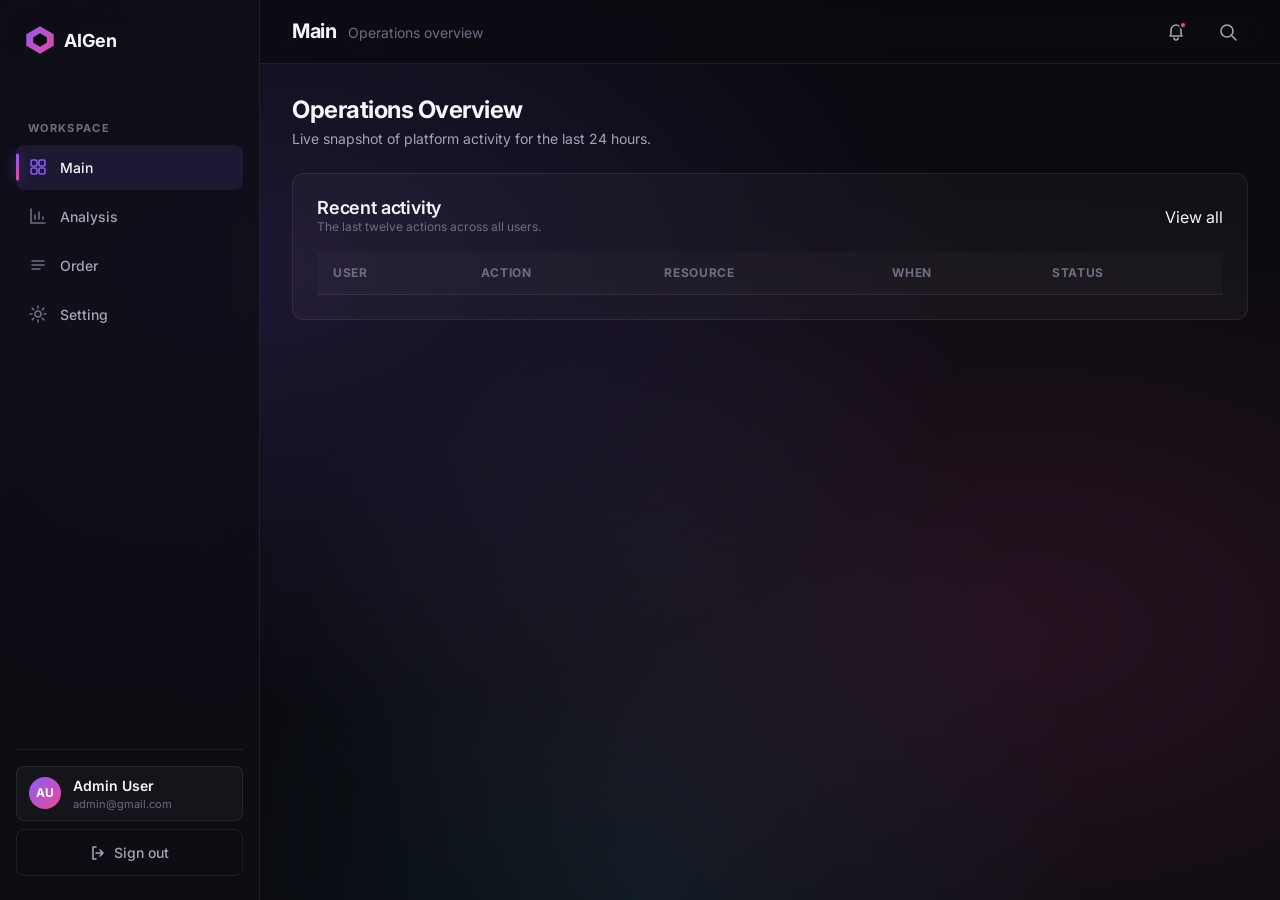
==== admin.html @ 8f87bdae "[Phase 4/Task 2] Add admin.html - 4-panel sidebar shell with Main, Analysis, Order, Setting === TECH" ====
<!DOCTYPE html>
<html lang="en">
<head>
    <meta charset="UTF-8" />
    <meta name="viewport" content="width=device-width, initial-scale=1.0" />
    <title>Admin Dashboard — AIGen</title>
    <link rel="stylesheet" href="assets/css/base.css" />
    <link rel="stylesheet" href="assets/css/dashboard.css" />
    <link rel="stylesheet" href="assets/css/admin.css" />
</head>
<body class="dashboard-body">

    <!-- ===================================================================
         Sidebar
         =================================================================== -->
    <aside class="sidebar" aria-label="Admin navigation">
        <a href="index.html" class="sidebar-brand">
            <span class="brand-mark" aria-hidden="true">
                <svg width="32" height="32" viewBox="0 0 28 28" fill="none">
                    <defs>
                        <linearGradient id="admin-brand-grad" x1="0" y1="0" x2="28" y2="28" gradientUnits="userSpaceOnUse">
                            <stop offset="0%" stop-color="#8B5CF6"/>
                            <stop offset="100%" stop-color="#EC4899"/>
                        </linearGradient>
                    </defs>
                    <path d="M14 2 L26 9 L26 19 L14 26 L2 19 L2 9 Z" fill="url(#admin-brand-grad)" />
                    <path d="M14 8 L20 11.5 L20 16.5 L14 20 L8 16.5 L8 11.5 Z" fill="#0A0A0F" />
                </svg>
            </span>
            <span class="brand-name">AIGen</span>
        </a>

        <p class="sidebar-section-label">Workspace</p>
        <nav class="sidebar-nav">
            <button class="nav-btn is-active" data-target="main" type="button">
                <svg class="nav-btn-icon" viewBox="0 0 20 20" fill="none" aria-hidden="true">
                    <rect x="3" y="3" width="6" height="6" rx="1.5" stroke="currentColor" stroke-width="1.6"/>
                    <rect x="11" y="3" width="6" height="6" rx="1.5" stroke="currentColor" stroke-width="1.6"/>
                    <rect x="3" y="11" width="6" height="6" rx="1.5" stroke="currentColor" stroke-width="1.6"/>
                    <rect x="11" y="11" width="6" height="6" rx="1.5" stroke="currentColor" stroke-width="1.6"/>
                </svg>
                Main
            </button>
            <button class="nav-btn" data-target="analysis" type="button">
                <svg class="nav-btn-icon" viewBox="0 0 20 20" fill="none" aria-hidden="true">
                    <path d="M3 17V3M3 17H17M7 13V9M11 13V6M15 13V11" stroke="currentColor" stroke-width="1.6" stroke-linecap="round"/>
                </svg>
                Analysis
            </button>
            <button class="nav-btn" data-target="order" type="button">
                <svg class="nav-btn-icon" viewBox="0 0 20 20" fill="none" aria-hidden="true">
                    <path d="M4 6h12M4 10h12M4 14h8" stroke="currentColor" stroke-width="1.6" stroke-linecap="round"/>
                </svg>
                Order
            </button>
            <button class="nav-btn" data-target="setting" type="button">
                <svg class="nav-btn-icon" viewBox="0 0 20 20" fill="none" aria-hidden="true">
                    <circle cx="10" cy="10" r="3" stroke="currentColor" stroke-width="1.6"/>
                    <path d="M10 2v2M10 16v2M2 10h2M16 10h2M4.2 4.2l1.4 1.4M14.4 14.4l1.4 1.4M4.2 15.8l1.4-1.4M14.4 5.6l1.4-1.4" stroke="currentColor" stroke-width="1.6" stroke-linecap="round"/>
                </svg>
                Setting
            </button>
        </nav>

        <div class="sidebar-foot">
            <div class="user-chip">
                <span class="user-chip-avatar" id="user-avatar">AU</span>
                <div class="user-chip-info">
                    <p class="user-chip-name" id="user-name">Admin User</p>
                    <p class="user-chip-meta" id="user-email">admin@gmail.com</p>
                </div>
            </div>
            <button type="button" class="logout-btn" id="logout-btn">
                <svg width="16" height="16" viewBox="0 0 16 16" fill="none">
                    <path d="M6 2H3v12h3M10 11l3-3-3-3M13 8H6" stroke="currentColor" stroke-width="1.6" stroke-linecap="round" stroke-linejoin="round"/>
                </svg>
                Sign out
            </button>
        </div>
    </aside>

    <!-- ===================================================================
         Main
         =================================================================== -->
    <div class="main">

        <!-- Topbar -->
        <header class="dash-topbar">
            <div class="dash-topbar-title">
                <h1 class="page-title" id="page-title">Main</h1>
                <span class="page-sub" id="page-sub">Operations overview</span>
            </div>
            <div class="dash-topbar-actions">
                <button type="button" class="icon-btn" aria-label="Notifications">
                    <svg width="20" height="20" viewBox="0 0 20 20" fill="none">
                        <path d="M10 3a5 5 0 015 5v4l1 2H4l1-2V8a5 5 0 015-5zM8 16a2 2 0 004 0" stroke="currentColor" stroke-width="1.6" stroke-linecap="round" stroke-linejoin="round"/>
                    </svg>
                    <span class="icon-dot" aria-hidden="true"></span>
                </button>
                <button type="button" class="icon-btn" aria-label="Search">
                    <svg width="20" height="20" viewBox="0 0 20 20" fill="none">
                        <circle cx="9" cy="9" r="6" stroke="currentColor" stroke-width="1.6"/>
                        <path d="M14 14l4 4" stroke="currentColor" stroke-width="1.6" stroke-linecap="round"/>
                    </svg>
                </button>
            </div>
        </header>

        <!-- Panels -->
        <main class="panels">

            <!-- ============= Main Panel ============= -->
            <section class="panel" data-panel="main">
                <header class="panel-head">
                    <h2 class="panel-title">Operations Overview</h2>
                    <p class="panel-sub">Live snapshot of platform activity for the last 24 hours.</p>
                </header>

                <div class="stat-grid" id="stat-grid">
                    <!-- Populated by admin.js -->
                </div>

                <div class="card" style="margin-top: var(--space-5);">
                    <div class="card-head">
                        <div>
                            <h3 class="card-title">Recent activity</h3>
                            <p class="card-sub">The last twelve actions across all users.</p>
                        </div>
                        <a href="#" class="card-action">View all</a>
                    </div>
                    <div class="table-wrap">
                        <table class="dash-table">
                            <thead>
                                <tr>
                                    <th>User</th>
                                    <th>Action</th>
                                    <th>Resource</th>
                                    <th>When</th>
                                    <th>Status</th>
                                </tr>
                            </thead>
                            <tbody id="activity-rows">
                                <!-- Populated by admin.js -->
                            </tbody>
                        </table>
                    </div>
                </div>
            </section>

            <!-- ============= Analysis Panel ============= -->
            <section class="panel" data-panel="analysis" hidden>
                <header class="panel-head">
                    <h2 class="panel-title">Analysis</h2>
                    <p class="panel-sub">Generation throughput, revenue trends, and customer mix.</p>
                </header>

                <div class="analytics-grid">
                    <div class="card">
                        <div class="card-head">
                            <div>
                                <h3 class="card-title">Revenue (last 7 days)</h3>
                                <p class="card-sub">USD, daily totals</p>
                            </div>
                            <span class="pill pill-violet">+12.4%</span>
                        </div>
                        <div class="bar-chart" id="bar-chart">
                            <!-- Populated by admin.js -->
                        </div>
                    </div>

                    <div class="card">
                        <div class="card-head">
                            <div>
                                <h3 class="card-title">Generation mix</h3>
                                <p class="card-sub">By output type, last 24h</p>
                            </div>
                        </div>
                        <div class="donut-wrap">
                            <svg class="donut" viewBox="0 0 120 120" id="donut-chart" aria-hidden="true">
                                <!-- Populated by admin.js -->
                            </svg>
                            <div class="donut-legend" id="donut-legend">
                                <!-- Populated by admin.js -->
                            </div>
                        </div>
                    </div>

                    <div class="card analytics-wide">
                        <div class="card-head">
                            <div>
                                <h3 class="card-title">Top creators</h3>
                                <p class="card-sub">By generation volume this month</p>
                            </div>
                        </div>
                        <table class="dash-table">
                            <thead>
                                <tr>
                                    <th>Creator</th>
                                    <th>Plan</th>
                                    <th>Generations</th>
                                    <th>Revenue</th>
                                </tr>
                            </thead>
                            <tbody id="creators-rows">
                                <!-- Populated by admin.js -->
                            </tbody>
                        </table>
                    </div>
                </div>
            </section>

            <!-- ============= Order Panel ============= -->
            <section class="panel" data-panel="order" hidden>
                <header class="panel-head">
                    <h2 class="panel-title">Orders</h2>
                    <p class="panel-sub">Subscription orders and one-time credit purchases.</p>
                </header>

                <div class="card">
                    <div class="card-head">
                        <div class="filter-row">
                            <span class="pill pill-violet is-active" data-filter="all">All</span>
                            <span class="pill" data-filter="paid">Paid</span>
                            <span class="pill" data-filter="pending">Pending</span>
                            <span class="pill" data-filter="refunded">Refunded</span>
                        </div>
                        <button type="button" class="btn btn-ghost btn-sm">Export CSV</button>
                    </div>
                    <div class="table-wrap">
                        <table class="dash-table">
                            <thead>
                                <tr>
                                    <th>Order ID</th>
                                    <th>Customer</th>
                                    <th>Plan</th>
                                    <th>Amount</th>
                                    <th>Date</th>
                                    <th>Status</th>
                                </tr>
                            </thead>
                            <tbody id="order-rows">
                                <!-- Populated by admin.js -->
                            </tbody>
                        </table>
                    </div>
                </div>
            </section>

            <!-- ============= Setting Panel ============= -->
            <section class="panel" data-panel="setting" hidden>
                <header class="panel-head">
                    <h2 class="panel-title">Settings</h2>
                    <p class="panel-sub">Platform configuration and developer keys.</p>
                </header>

                <div class="tabs" role="tablist">
                    <button type="button" class="tab-btn is-active" data-tab="general" role="tab">General</button>
                    <button type="button" class="tab-btn" data-tab="branding" role="tab">Branding</button>
                    <button type="button" class="tab-btn" data-tab="api" role="tab">API & Webhooks</button>
                </div>

                <!-- General -->
                <div class="tab-panel is-active" data-tab-panel="general">
                    <div class="card">
                        <div class="form-grid">
                            <div class="form-row span-2">
                                <label for="set-site-name">Platform name</label>
                                <input type="text" id="set-site-name" value="AIGen Studio" />
                            </div>
                            <div class="form-row">
                                <label for="set-support-email">Support email</label>
                                <input type="email" id="set-support-email" value="support@aigen.example" />
                            </div>
                            <div class="form-row">
                                <label for="set-region">Default region</label>
                                <select id="set-region">
                                    <option>Asia-Pacific (Singapore)</option>
                                    <option>North America (US East)</option>
                                    <option>Europe (Frankfurt)</option>
                                </select>
                            </div>
                            <div class="form-row span-2">
                                <label for="set-tagline">Tagline</label>
                                <input type="text" id="set-tagline" value="Generate stunning videos and images with AI." />
                            </div>
                        </div>
                        <div class="form-actions">
                            <button type="button" class="btn btn-primary">Save changes</button>
                            <button type="button" class="btn btn-ghost">Discard</button>
                        </div>
                    </div>
                </div>

                <!-- Branding -->
                <div class="tab-panel" data-tab-panel="branding">
                    <div class="card">
                        <div class="form-grid">
                            <div class="form-row">
                                <label for="set-primary-color">Primary color</label>
                                <input type="text" id="set-primary-color" value="#8B5CF6" />
                            </div>
                            <div class="form-row">
                                <label for="set-accent-color">Accent color</label>
                                <input type="text" id="set-accent-color" value="#EC4899" />
                            </div>
                            <div class="form-row span-2">
                                <label for="set-logo">Logo URL</label>
                                <input type="text" id="set-logo" placeholder="https://cdn.example.com/logo.svg" />
                            </div>
                        </div>
                        <div class="form-actions">
                            <button type="button" class="btn btn-primary">Save changes</button>
                            <button type="button" class="btn btn-ghost">Reset</button>
                        </div>
                    </div>
                </div>

                <!-- API -->
                <div class="tab-panel" data-tab-panel="api">
                    <div class="card">
                        <div class="form-grid">
                            <div class="form-row span-2">
                                <label for="set-api-key">Public API key</label>
                                <input type="text" id="set-api-key" value="pk_live_aigen_4f9c2a8b7d6e5f3a1b9c0d8e2f4a6b8c" readonly />
                            </div>
                            <div class="form-row span-2">
                                <label for="set-webhook">Webhook URL</label>
                                <input type="url" id="set-webhook" placeholder="https://your-app.com/webhooks/aigen" />
                            </div>
                            <div class="form-row">
                                <label for="set-rate-limit">Rate limit (rpm)</label>
                                <input type="number" id="set-rate-limit" value="120" />
                            </div>
                            <div class="form-row">
                                <label for="set-timeout">Timeout (ms)</label>
                                <input type="number" id="set-timeout" value="30000" />
                            </div>
                        </div>
                        <div class="form-actions">
                            <button type="button" class="btn btn-primary">Rotate key</button>
                            <button type="button" class="btn btn-ghost">Test webhook</button>
                        </div>
                    </div>
                </div>
            </section>

        </main>
    </div>

    <script src="assets/js/auth.js"></script>
    <script src="assets/js/admin.js"></script>
</body>
</html>
---- assets/css/base.css ----
/* =========================================================================
   AIGen — Base Stylesheet
   Design tokens, modern reset, typography, utilities
   ========================================================================= */

@import url('https://fonts.googleapis.com/css2?family=Inter:wght@400;500;600;700;800&display=swap');

/* -------------------------------------------------------------------------
   Design Tokens
   ------------------------------------------------------------------------- */
:root {
    /* Surfaces (dark theme) */
    --bg-base:        #0A0A0F;
    --bg-elevated:    #15151E;
    --bg-elevated-2:  #1F1F2E;
    --bg-overlay:     rgba(10, 10, 15, 0.72);

    /* Borders */
    --border:         rgba(255, 255, 255, 0.08);
    --border-strong:  rgba(255, 255, 255, 0.16);
    --border-focus:   rgba(139, 92, 246, 0.5);

    /* Text */
    --text-primary:   #F5F5FA;
    --text-secondary: #A4A4B5;
    --text-tertiary:  #6E6E80;
    --text-disabled:  #4A4A58;

    /* Accents */
    --accent-violet:  #8B5CF6;
    --accent-fuchsia: #EC4899;
    --accent-cyan:    #22D3EE;
    --accent-emerald: #10B981;

    /* Status */
    --success: #22C55E;
    --warning: #F59E0B;
    --danger:  #EF4444;
    --info:    #3B82F6;

    /* Gradients */
    --gradient-primary: linear-gradient(135deg, #8B5CF6 0%, #EC4899 100%);
    --gradient-cyan:    linear-gradient(135deg, #22D3EE 0%, #8B5CF6 100%);
    --gradient-glow:    radial-gradient(ellipse at center, rgba(139, 92, 246, 0.25) 0%, transparent 70%);
    --gradient-mesh:    radial-gradient(at 20% 30%, rgba(139, 92, 246, 0.15) 0%, transparent 50%),
                        radial-gradient(at 80% 70%, rgba(236, 72, 153, 0.12) 0%, transparent 50%),
                        radial-gradient(at 50% 100%, rgba(34, 211, 238, 0.08) 0%, transparent 50%);

    /* Spacing — 4px grid */
    --space-1:  4px;
    --space-2:  8px;
    --space-3:  12px;
    --space-4:  16px;
    --space-5:  24px;
    --space-6:  32px;
    --space-7:  48px;
    --space-8:  64px;
    --space-9:  96px;
    --space-10: 128px;

    /* Radius */
    --radius-xs:   4px;
    --radius-sm:   8px;
    --radius-md:   12px;
    --radius-lg:   16px;
    --radius-xl:   24px;
    --radius-pill: 999px;

    /* Typography */
    --font-sans: 'Inter', -apple-system, BlinkMacSystemFont, 'Segoe UI', Roboto, sans-serif;
    --font-mono: 'JetBrains Mono', ui-monospace, 'SF Mono', Menlo, Consolas, monospace;

    --fs-xs:   0.75rem;   /* 12px */
    --fs-sm:   0.875rem;  /* 14px */
    --fs-base: 1rem;      /* 16px */
    --fs-md:   1.125rem;  /* 18px */
    --fs-lg:   1.25rem;   /* 20px */
    --fs-xl:   1.5rem;    /* 24px */
    --fs-2xl:  2rem;      /* 32px */
    --fs-3xl:  2.5rem;    /* 40px */
    --fs-4xl:  3rem;      /* 48px */
    --fs-5xl:  4rem;      /* 64px */

    --lh-tight:   1.15;
    --lh-snug:    1.3;
    --lh-normal:  1.5;
    --lh-relaxed: 1.7;

    --fw-normal:   400;
    --fw-medium:   500;
    --fw-semibold: 600;
    --fw-bold:     700;
    --fw-black:    800;

    /* Motion */
    --motion-fast:  150ms;
    --motion-base:  200ms;
    --motion-slow:  400ms;
    --ease-out:     cubic-bezier(0.16, 1, 0.3, 1);
    --ease-in-out:  cubic-bezier(0.65, 0, 0.35, 1);
    --ease-spring:  cubic-bezier(0.34, 1.56, 0.64, 1);

    /* Shadows */
    --shadow-sm:    0 1px 2px rgba(0, 0, 0, 0.4);
    --shadow-md:    0 4px 12px rgba(0, 0, 0, 0.4);
    --shadow-lg:    0 12px 32px rgba(0, 0, 0, 0.5);
    --shadow-glow:  0 8px 32px rgba(139, 92, 246, 0.35);
    --shadow-glow-pink: 0 8px 32px rgba(236, 72, 153, 0.3);

    /* Layout */
    --max-content:  1200px;
    --max-narrow:   720px;
    --sidebar-w:    260px;
    --topbar-h:     64px;

    /* Z-index */
    --z-base:    1;
    --z-sticky:  100;
    --z-overlay: 500;
    --z-modal:   1000;
    --z-toast:   2000;
}

/* -------------------------------------------------------------------------
   Modern Reset
   ------------------------------------------------------------------------- */
*, *::before, *::after {
    box-sizing: border-box;
}

* {
    margin: 0;
    padding: 0;
}

html {
    -webkit-text-size-adjust: 100%;
    -webkit-font-smoothing: antialiased;
    -moz-osx-font-smoothing: grayscale;
    text-rendering: optimizeLegibility;
    scroll-behavior: smooth;
}

body {
    min-height: 100vh;
    line-height: var(--lh-normal);
    font-family: var(--font-sans);
    font-size: var(--fs-base);
    font-weight: var(--fw-normal);
    color: var(--text-primary);
    background-color: var(--bg-base);
    background-image: var(--gradient-mesh);
    background-attachment: fixed;
    overflow-x: hidden;
}

img, picture, video, canvas, svg {
    display: block;
    max-width: 100%;
}

input, button, textarea, select {
    font: inherit;
    color: inherit;
}

button {
    cursor: pointer;
    background: none;
    border: none;
}

a {
    color: inherit;
    text-decoration: none;
}

ul, ol {
    list-style: none;
}

h1, h2, h3, h4, h5, h6 {
    line-height: var(--lh-tight);
    font-weight: var(--fw-bold);
    letter-spacing: -0.02em;
}

p {
    text-wrap: pretty;
}

#root, #__next {
    isolation: isolate;
}

/* -------------------------------------------------------------------------
   Typography Utilities
   ------------------------------------------------------------------------- */
.text-xs   { font-size: var(--fs-xs); }
.text-sm   { font-size: var(--fs-sm); }
.text-base { font-size: var(--fs-base); }
.text-md   { font-size: var(--fs-md); }
.text-lg   { font-size: var(--fs-lg); }
.text-xl   { font-size: var(--fs-xl); }
.text-2xl  { font-size: var(--fs-2xl); }
.text-3xl  { font-size: var(--fs-3xl); }
.text-4xl  { font-size: var(--fs-4xl); }
.text-5xl  { font-size: var(--fs-5xl); }

.text-muted   { color: var(--text-secondary); }
.text-subtle  { color: var(--text-tertiary); }
.text-success { color: var(--success); }
.text-warning { color: var(--warning); }
.text-danger  { color: var(--danger); }

.font-medium   { font-weight: var(--fw-medium); }
.font-semibold { font-weight: var(--fw-semibold); }
.font-bold     { font-weight: var(--fw-bold); }
.font-black    { font-weight: var(--fw-black); }

.gradient-text {
    background: var(--gradient-primary);
    background-clip: text;
    -webkit-background-clip: text;
    color: transparent;
    -webkit-text-fill-color: transparent;
}

.gradient-text-cyan {
    background: var(--gradient-cyan);
    background-clip: text;
    -webkit-background-clip: text;
    color: transparent;
    -webkit-text-fill-color: transparent;
}

/* -------------------------------------------------------------------------
   Glass / Surface Utilities
   ------------------------------------------------------------------------- */
.glass {
    background: rgba(255, 255, 255, 0.04);
    border: 1px solid var(--border);
    backdrop-filter: blur(20px) saturate(150%);
    -webkit-backdrop-filter: blur(20px) saturate(150%);
    border-radius: var(--radius-md);
}

.glass-strong {
    background: rgba(255, 255, 255, 0.06);
    border: 1px solid var(--border-strong);
    backdrop-filter: blur(24px) saturate(180%);
    -webkit-backdrop-filter: blur(24px) saturate(180%);
    border-radius: var(--radius-md);
}

.surface {
    background-color: var(--bg-elevated);
    border: 1px solid var(--border);
    border-radius: var(--radius-md);
}

.surface-2 {
    background-color: var(--bg-elevated-2);
    border: 1px solid var(--border);
    border-radius: var(--radius-md);
}

/* -------------------------------------------------------------------------
   Button Components
   ------------------------------------------------------------------------- */
.btn {
    display: inline-flex;
    align-items: center;
    justify-content: center;
    gap: var(--space-2);
    height: 44px;
    padding: 0 var(--space-5);
    border-radius: var(--radius-sm);
    font-size: var(--fs-sm);
    font-weight: var(--fw-semibold);
    line-height: 1;
    letter-spacing: 0.01em;
    white-space: nowrap;
    transition: transform var(--motion-base) var(--ease-out),
                background var(--motion-base) var(--ease-out),
                box-shadow var(--motion-base) var(--ease-out),
                border-color var(--motion-base) var(--ease-out);
    user-select: none;
}

.btn:focus-visible {
    outline: 2px solid var(--accent-violet);
    outline-offset: 2px;
}

.btn-primary {
    background: var(--gradient-primary);
    color: #FFFFFF;
    box-shadow: var(--shadow-md), inset 0 1px 0 rgba(255, 255, 255, 0.15);
}

.btn-primary:hover {
    transform: translateY(-1px);
    box-shadow: var(--shadow-glow), inset 0 1px 0 rgba(255, 255, 255, 0.2);
}

.btn-primary:active {
    transform: translateY(0);
}

.btn-ghost {
    background: transparent;
    color: var(--text-primary);
    border: 1px solid var(--border-strong);
}

.btn-ghost:hover {
    background: rgba(255, 255, 255, 0.04);
    border-color: var(--border-focus);
}

.btn-sm {
    height: 36px;
    padding: 0 var(--space-4);
    font-size: var(--fs-xs);
}

.btn-lg {
    height: 52px;
    padding: 0 var(--space-6);
    font-size: var(--fs-base);
}

/* -------------------------------------------------------------------------
   Form Inputs
   ------------------------------------------------------------------------- */
.input,
input[type="text"],
input[type="email"],
input[type="password"],
input[type="search"],
textarea,
select {
    width: 100%;
    height: 44px;
    padding: 0 var(--space-4);
    background: rgba(255, 255, 255, 0.03);
    border: 1px solid var(--border);
    border-radius: var(--radius-sm);
    color: var(--text-primary);
    font-size: var(--fs-sm);
    font-family: var(--font-sans);
    transition: border-color var(--motion-base) var(--ease-out),
                background var(--motion-base) var(--ease-out),
                box-shadow var(--motion-base) var(--ease-out);
}

textarea {
    height: auto;
    min-height: 96px;
    padding: var(--space-3) var(--space-4);
    line-height: var(--lh-normal);
    resize: vertical;
}

.input:focus,
input:focus,
textarea:focus,
select:focus {
    outline: none;
    border-color: var(--border-focus);
    background: rgba(255, 255, 255, 0.05);
    box-shadow: 0 0 0 3px rgba(139, 92, 246, 0.18);
}

.input::placeholder,
input::placeholder,
textarea::placeholder {
    color: var(--text-tertiary);
}

select {
    appearance: none;
    background-image: url("data:image/svg+xml;charset=utf-8,%3Csvg xmlns='http://www.w3.org/2000/svg' width='12' height='8' viewBox='0 0 12 8' fill='none'%3E%3Cpath d='M1 1L6 6L11 1' stroke='%23A4A4B5' stroke-width='1.5' stroke-linecap='round'/%3E%3C/svg%3E");
    background-repeat: no-repeat;
    background-position: right var(--space-4) center;
    padding-right: var(--space-7);
}

label {
    display: block;
    margin-bottom: var(--space-2);
    font-size: var(--fs-xs);
    font-weight: var(--fw-medium);
    color: var(--text-secondary);
    text-transform: uppercase;
    letter-spacing: 0.06em;
}

.field {
    margin-bottom: var(--space-4);
}

/* -------------------------------------------------------------------------
   Layout Helpers
   ------------------------------------------------------------------------- */
.container {
    width: 100%;
    max-width: var(--max-content);
    margin-inline: auto;
    padding-inline: var(--space-5);
}

.container-narrow {
    width: 100%;
    max-width: var(--max-narrow);
    margin-inline: auto;
    padding-inline: var(--space-5);
}

.stack > * + * { margin-top: var(--space-4); }
.stack-sm > * + * { margin-top: var(--space-2); }
.stack-lg > * + * { margin-top: var(--space-6); }

.cluster {
    display: flex;
    flex-wrap: wrap;
    gap: var(--space-3);
    align-items: center;
}

.flex-row    { display: flex; }
.flex-col    { display: flex; flex-direction: column; }
.items-center { align-items: center; }
.justify-between { justify-content: space-between; }
.gap-2 { gap: var(--space-2); }
.gap-3 { gap: var(--space-3); }
.gap-4 { gap: var(--space-4); }
.gap-5 { gap: var(--space-5); }

.hidden { display: none !important; }

/* -------------------------------------------------------------------------
   Brand Lockup (used on landing, login, dashboard sidebars)
   ------------------------------------------------------------------------- */
.brand {
    display: flex;
    align-items: center;
    gap: var(--space-2);
    font-weight: var(--fw-bold);
    letter-spacing: -0.02em;
    color: var(--text-primary);
}

.brand-mark {
    display: inline-flex;
    align-items: center;
    justify-content: center;
    width: 32px;
    height: 32px;
    border-radius: var(--radius-sm);
    flex-shrink: 0;
}

.brand-name {
    font-size: var(--fs-md);
}

/* -------------------------------------------------------------------------
   Pills / Badges
   ------------------------------------------------------------------------- */
.pill {
    display: inline-flex;
    align-items: center;
    gap: var(--space-1);
    padding: var(--space-1) var(--space-3);
    border-radius: var(--radius-pill);
    font-size: var(--fs-xs);
    font-weight: var(--fw-semibold);
    letter-spacing: 0.02em;
    line-height: 1;
}

.pill-success { background: rgba(34, 197, 94, 0.12); color: var(--success); }
.pill-warning { background: rgba(245, 158, 11, 0.12); color: var(--warning); }
.pill-danger  { background: rgba(239, 68, 68, 0.12); color: var(--danger); }
.pill-info    { background: rgba(59, 130, 246, 0.12); color: var(--info); }
.pill-violet  { background: rgba(139, 92, 246, 0.14); color: var(--accent-violet); }

/* -------------------------------------------------------------------------
   Accessibility
   ------------------------------------------------------------------------- */
.sr-only {
    position: absolute;
    width: 1px;
    height: 1px;
    padding: 0;
    margin: -1px;
    overflow: hidden;
    clip: rect(0, 0, 0, 0);
    white-space: nowrap;
    border: 0;
}

:focus-visible {
    outline: 2px solid var(--accent-violet);
    outline-offset: 2px;
    border-radius: var(--radius-xs);
}

@media (prefers-reduced-motion: reduce) {
    *, *::before, *::after {
        animation-duration: 0.01ms !important;
        animation-iteration-count: 1 !important;
        transition-duration: 0.01ms !important;
        scroll-behavior: auto !important;
    }
}

/* -------------------------------------------------------------------------
   Scrollbar (subtle, dark)
   ------------------------------------------------------------------------- */
::-webkit-scrollbar {
    width: 10px;
    height: 10px;
}

::-webkit-scrollbar-track {
    background: var(--bg-elevated);
}

::-webkit-scrollbar-thumb {
    background: rgba(255, 255, 255, 0.08);
    border-radius: var(--radius-pill);
    border: 2px solid var(--bg-elevated);
}

::-webkit-scrollbar-thumb:hover {
    background: rgba(255, 255, 255, 0.16);
}

/* -------------------------------------------------------------------------
   Selection
   ------------------------------------------------------------------------- */
::selection {
    background: rgba(139, 92, 246, 0.4);
    color: var(--text-primary);
}

/* -------------------------------------------------------------------------
   Responsive Breakpoints (use as guides in component CSS)
   --bp-sm:  640px   (small tablet / large phone)
   --bp-md:  768px   (tablet)
   --bp-lg:  1024px  (small laptop)
   --bp-xl:  1280px  (laptop)
   --bp-2xl: 1536px  (desktop)
   ------------------------------------------------------------------------- */
---- assets/css/dashboard.css ----
/* =========================================================================
   AIGen — Dashboard Shell (Shared by admin.html and customer.html)
   Sidebar, topbar, panel chrome, common dashboard-page primitives
   ========================================================================= */

.dashboard-body {
    min-height: 100vh;
    display: grid;
    grid-template-columns: var(--sidebar-w) 1fr;
    grid-template-rows: 100vh;
    background-image: var(--gradient-mesh);
    background-attachment: fixed;
    overflow-x: hidden;
}

/* -------------------------------------------------------------------------
   Sidebar
   ------------------------------------------------------------------------- */
.sidebar {
    position: sticky;
    top: 0;
    height: 100vh;
    display: flex;
    flex-direction: column;
    padding: var(--space-5) var(--space-4);
    background: rgba(15, 15, 22, 0.85);
    backdrop-filter: blur(20px) saturate(150%);
    border-right: 1px solid var(--border);
    z-index: var(--z-sticky);
}

.sidebar-brand {
    display: flex;
    align-items: center;
    gap: var(--space-2);
    margin-bottom: var(--space-7);
    padding: 0 var(--space-2);
    font-weight: var(--fw-bold);
}

.sidebar-brand .brand-mark {
    width: 32px;
    height: 32px;
}

.sidebar-brand .brand-name {
    font-size: var(--fs-md);
}

.sidebar-section-label {
    color: var(--text-tertiary);
    font-size: 11px;
    font-weight: var(--fw-bold);
    letter-spacing: 0.12em;
    text-transform: uppercase;
    padding: 0 var(--space-3);
    margin-bottom: var(--space-2);
    margin-top: var(--space-4);
}

.sidebar-nav {
    display: flex;
    flex-direction: column;
    gap: var(--space-1);
    flex: 1;
}

.nav-btn {
    display: flex;
    align-items: center;
    gap: var(--space-3);
    width: 100%;
    padding: var(--space-3);
    border-radius: var(--radius-sm);
    color: var(--text-secondary);
    font-size: var(--fs-sm);
    font-weight: var(--fw-medium);
    text-align: left;
    transition: background var(--motion-base) var(--ease-out),
                color var(--motion-base) var(--ease-out);
    position: relative;
}

.nav-btn:hover {
    background: rgba(255, 255, 255, 0.04);
    color: var(--text-primary);
}

.nav-btn.is-active {
    background: rgba(139, 92, 246, 0.12);
    color: var(--text-primary);
}

.nav-btn.is-active::before {
    content: '';
    position: absolute;
    left: 0;
    top: 50%;
    transform: translateY(-50%);
    width: 3px;
    height: 60%;
    background: var(--gradient-primary);
    border-radius: var(--radius-pill);
    box-shadow: 0 0 12px rgba(139, 92, 246, 0.6);
}

.nav-btn-icon {
    width: 20px;
    height: 20px;
    flex-shrink: 0;
    color: var(--text-tertiary);
    transition: color var(--motion-base) var(--ease-out);
}

.nav-btn.is-active .nav-btn-icon,
.nav-btn:hover .nav-btn-icon {
    color: var(--accent-violet);
}

.sidebar-foot {
    margin-top: auto;
    padding-top: var(--space-4);
    border-top: 1px solid var(--border);
    display: flex;
    flex-direction: column;
    gap: var(--space-2);
}

.user-chip {
    display: flex;
    align-items: center;
    gap: var(--space-3);
    padding: var(--space-2) var(--space-3);
    border-radius: var(--radius-sm);
    background: rgba(255, 255, 255, 0.03);
    border: 1px solid var(--border);
}

.user-chip-avatar {
    width: 32px;
    height: 32px;
    border-radius: 50%;
    background: var(--gradient-primary);
    color: #fff;
    display: inline-flex;
    align-items: center;
    justify-content: center;
    font-size: var(--fs-xs);
    font-weight: var(--fw-bold);
    letter-spacing: 0.04em;
    flex-shrink: 0;
}

.user-chip-info {
    flex: 1;
    min-width: 0;
}

.user-chip-name {
    font-size: var(--fs-sm);
    font-weight: var(--fw-semibold);
    color: var(--text-primary);
    white-space: nowrap;
    overflow: hidden;
    text-overflow: ellipsis;
}

.user-chip-meta {
    font-size: 11px;
    color: var(--text-tertiary);
    white-space: nowrap;
    overflow: hidden;
    text-overflow: ellipsis;
}

.logout-btn {
    display: flex;
    align-items: center;
    justify-content: center;
    gap: var(--space-2);
    width: 100%;
    padding: var(--space-3);
    border-radius: var(--radius-sm);
    color: var(--text-secondary);
    font-size: var(--fs-sm);
    font-weight: var(--fw-medium);
    border: 1px solid var(--border);
    background: transparent;
    transition: background var(--motion-base) var(--ease-out),
                color var(--motion-base) var(--ease-out),
                border-color var(--motion-base) var(--ease-out);
}

.logout-btn:hover {
    background: rgba(239, 68, 68, 0.08);
    color: var(--danger);
    border-color: rgba(239, 68, 68, 0.3);
}

/* -------------------------------------------------------------------------
   Main Area
   ------------------------------------------------------------------------- */
.main {
    display: flex;
    flex-direction: column;
    min-width: 0;
    height: 100vh;
    overflow-y: auto;
}

/* -------------------------------------------------------------------------
   Topbar
   ------------------------------------------------------------------------- */
.dash-topbar {
    position: sticky;
    top: 0;
    z-index: 10;
    height: var(--topbar-h);
    padding: 0 var(--space-6);
    display: flex;
    align-items: center;
    justify-content: space-between;
    background: rgba(10, 10, 15, 0.7);
    backdrop-filter: blur(20px) saturate(150%);
    border-bottom: 1px solid var(--border);
}

.dash-topbar-title {
    display: flex;
    align-items: baseline;
    gap: var(--space-3);
}

.page-title {
    font-size: var(--fs-lg);
    font-weight: var(--fw-bold);
    letter-spacing: -0.02em;
}

.page-sub {
    font-size: var(--fs-sm);
    color: var(--text-tertiary);
}

.dash-topbar-actions {
    display: flex;
    align-items: center;
    gap: var(--space-3);
}

.icon-btn {
    width: 40px;
    height: 40px;
    border-radius: 50%;
    display: inline-flex;
    align-items: center;
    justify-content: center;
    color: var(--text-secondary);
    background: transparent;
    border: 1px solid transparent;
    transition: background var(--motion-base) var(--ease-out),
                color var(--motion-base) var(--ease-out),
                border-color var(--motion-base) var(--ease-out);
    position: relative;
}

.icon-btn:hover {
    background: rgba(255, 255, 255, 0.04);
    color: var(--text-primary);
    border-color: var(--border);
}

.icon-btn .icon-dot {
    position: absolute;
    top: 8px;
    right: 8px;
    width: 8px;
    height: 8px;
    border-radius: 50%;
    background: var(--accent-fuchsia);
    border: 2px solid var(--bg-base);
}

.credit-chip {
    display: inline-flex;
    align-items: center;
    gap: var(--space-2);
    padding: var(--space-2) var(--space-4);
    border-radius: var(--radius-pill);
    background: rgba(139, 92, 246, 0.12);
    border: 1px solid rgba(139, 92, 246, 0.3);
    color: var(--accent-violet);
    font-size: var(--fs-sm);
    font-weight: var(--fw-bold);
}

.credit-chip-amount {
    color: var(--text-primary);
}

/* -------------------------------------------------------------------------
   Panel Container
   ------------------------------------------------------------------------- */
.panels {
    flex: 1;
    padding: var(--space-6);
}

.panel {
    animation: panel-fade 320ms var(--ease-out);
}

@keyframes panel-fade {
    from { opacity: 0; transform: translateY(8px); }
    to   { opacity: 1; transform: translateY(0); }
}

.panel-head {
    margin-bottom: var(--space-5);
}

.panel-title {
    font-size: var(--fs-xl);
    font-weight: var(--fw-bold);
    letter-spacing: -0.02em;
    margin-bottom: var(--space-1);
}

.panel-sub {
    font-size: var(--fs-sm);
    color: var(--text-secondary);
}

/* -------------------------------------------------------------------------
   Card primitives (used in panels)
   ------------------------------------------------------------------------- */
.card {
    background: rgba(255, 255, 255, 0.03);
    border: 1px solid var(--border);
    border-radius: var(--radius-md);
    padding: var(--space-5);
}

.card-head {
    display: flex;
    align-items: center;
    justify-content: space-between;
    margin-bottom: var(--space-4);
    gap: var(--space-3);
}

.card-title {
    font-size: var(--fs-md);
    font-weight: var(--fw-semibold);
    letter-spacing: -0.01em;
}

.card-sub {
    font-size: var(--fs-xs);
    color: var(--text-tertiary);
}

/* -------------------------------------------------------------------------
   Table primitives
   ------------------------------------------------------------------------- */
.dash-table {
    width: 100%;
    border-collapse: collapse;
    font-size: var(--fs-sm);
}

.dash-table thead th {
    text-align: left;
    padding: var(--space-3) var(--space-4);
    color: var(--text-tertiary);
    font-size: var(--fs-xs);
    font-weight: var(--fw-bold);
    letter-spacing: 0.06em;
    text-transform: uppercase;
    border-bottom: 1px solid var(--border);
    background: rgba(255, 255, 255, 0.02);
}

.dash-table tbody td {
    padding: var(--space-3) var(--space-4);
    color: var(--text-secondary);
    border-bottom: 1px solid var(--border);
}

.dash-table tbody tr:last-child td {
    border-bottom: none;
}

.dash-table tbody tr:hover {
    background: rgba(255, 255, 255, 0.02);
}

.dash-table .col-strong {
    color: var(--text-primary);
    font-weight: var(--fw-semibold);
}

/* -------------------------------------------------------------------------
   Tabs (Setting/Profile pages)
   ------------------------------------------------------------------------- */
.tabs {
    display: flex;
    align-items: center;
    gap: var(--space-1);
    border-bottom: 1px solid var(--border);
    margin-bottom: var(--space-5);
}

.tab-btn {
    padding: var(--space-3) var(--space-4);
    color: var(--text-secondary);
    font-size: var(--fs-sm);
    font-weight: var(--fw-medium);
    background: transparent;
    border: none;
    border-bottom: 2px solid transparent;
    transition: color var(--motion-base) var(--ease-out),
                border-color var(--motion-base) var(--ease-out);
    margin-bottom: -1px;
}

.tab-btn:hover {
    color: var(--text-primary);
}

.tab-btn.is-active {
    color: var(--text-primary);
    border-bottom-color: var(--accent-violet);
}

.tab-panel {
    display: none;
}

.tab-panel.is-active {
    display: block;
    animation: panel-fade 280ms var(--ease-out);
}

/* -------------------------------------------------------------------------
   Settings form layout
   ------------------------------------------------------------------------- */
.form-grid {
    display: grid;
    grid-template-columns: 1fr 1fr;
    gap: var(--space-5);
}

@media (max-width: 768px) {
    .form-grid {
        grid-template-columns: 1fr;
    }
}

.form-row {
    display: flex;
    flex-direction: column;
}

.form-row.span-2 {
    grid-column: 1 / -1;
}

.form-actions {
    display: flex;
    gap: var(--space-3);
    margin-top: var(--space-4);
    padding-top: var(--space-4);
    border-top: 1px solid var(--border);
}

/* -------------------------------------------------------------------------
   Mobile sidebar toggle
   ------------------------------------------------------------------------- */
.sidebar-toggle {
    display: none;
    width: 40px;
    height: 40px;
    border-radius: var(--radius-sm);
    color: var(--text-secondary);
    background: transparent;
    border: 1px solid var(--border);
    align-items: center;
    justify-content: center;
}

@media (max-width: 1023px) {
    .dashboard-body {
        grid-template-columns: 1fr;
    }

    .sidebar {
        position: fixed;
        left: 0;
        top: 0;
        bottom: 0;
        width: 280px;
        transform: translateX(-100%);
        transition: transform var(--motion-base) var(--ease-out);
    }

    .dashboard-body.sidebar-open .sidebar {
        transform: translateX(0);
    }

    .sidebar-toggle {
        display: inline-flex;
    }

    .panels {
        padding: var(--space-5) var(--space-4);
    }

    .dash-topbar {
        padding: 0 var(--space-4);
    }
}
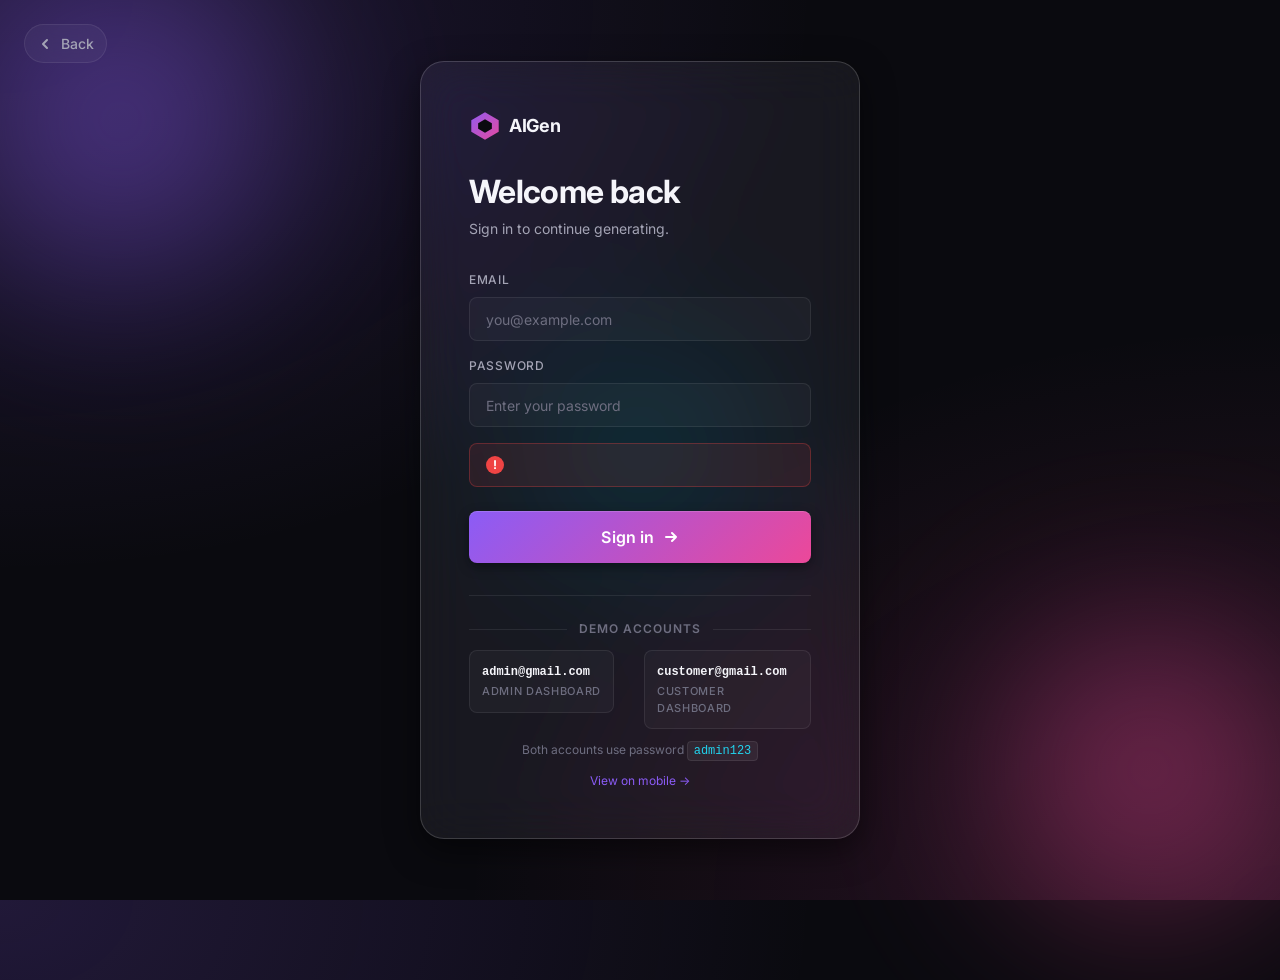
==== commit 760fee2e: "[Phase 7/Task 15] Wire desktop pages to device-route + add View on mobile switch === TECHNICAL CHANG" ====
--- a/admin.html
+++ b/admin.html
@@ -4,6 +4,7 @@
     <meta charset="UTF-8" />
     <meta name="viewport" content="width=device-width, initial-scale=1.0" />
     <title>Admin Dashboard — AIGen</title>
+    <script src="assets/js/device-route.js"></script>
     <link rel="stylesheet" href="assets/css/base.css" />
     <link rel="stylesheet" href="assets/css/dashboard.css" />
     <link rel="stylesheet" href="assets/css/admin.css" />
@@ -75,6 +76,13 @@
                     <path d="M6 2H3v12h3M10 11l3-3-3-3M13 8H6" stroke="currentColor" stroke-width="1.6" stroke-linecap="round" stroke-linejoin="round"/>
                 </svg>
                 Sign out
+            </button>
+            <button type="button" class="logout-btn" onclick="window.AIGenView.switchToMobile();" style="color: var(--text-tertiary); border-color: var(--border);">
+                <svg width="16" height="16" viewBox="0 0 24 24" fill="none">
+                    <rect x="7" y="2" width="10" height="20" rx="2" stroke="currentColor" stroke-width="1.6"/>
+                    <path d="M11 18h2" stroke="currentColor" stroke-width="1.6" stroke-linecap="round"/>
+                </svg>
+                View on mobile
             </button>
         </div>
     </aside>
--- a/assets/css/admin.css
+++ b/assets/css/admin.css
@@ -0,0 +1,362 @@
+/* =========================================================================
+   AIGen — Admin Stylesheet
+   Stat cards, bar/donut charts, orders filter row, settings tabs
+   ========================================================================= */
+
+/* -------------------------------------------------------------------------
+   Stat Grid (Main panel)
+   ------------------------------------------------------------------------- */
+.stat-grid {
+    display: grid;
+    grid-template-columns: repeat(auto-fit, minmax(220px, 1fr));
+    gap: var(--space-4);
+}
+
+.stat-card {
+    position: relative;
+    padding: var(--space-5);
+    background: rgba(255, 255, 255, 0.03);
+    border: 1px solid var(--border);
+    border-radius: var(--radius-md);
+    overflow: hidden;
+}
+
+.stat-card::before {
+    content: '';
+    position: absolute;
+    top: 0;
+    left: 0;
+    right: 0;
+    height: 2px;
+    background: var(--gradient-primary);
+    opacity: 0.6;
+}
+
+.stat-card[data-tone="cyan"]::before {
+    background: var(--gradient-cyan);
+}
+
+.stat-card[data-tone="emerald"]::before {
+    background: linear-gradient(90deg, var(--accent-emerald), var(--accent-cyan));
+}
+
+.stat-card-head {
+    display: flex;
+    align-items: center;
+    justify-content: space-between;
+    margin-bottom: var(--space-3);
+}
+
+.stat-card-label {
+    color: var(--text-tertiary);
+    font-size: var(--fs-xs);
+    font-weight: var(--fw-semibold);
+    letter-spacing: 0.06em;
+    text-transform: uppercase;
+}
+
+.stat-card-icon {
+    width: 36px;
+    height: 36px;
+    border-radius: var(--radius-sm);
+    background: rgba(139, 92, 246, 0.1);
+    color: var(--accent-violet);
+    display: inline-flex;
+    align-items: center;
+    justify-content: center;
+}
+
+.stat-card[data-tone="cyan"] .stat-card-icon {
+    background: rgba(34, 211, 238, 0.12);
+    color: var(--accent-cyan);
+}
+
+.stat-card[data-tone="emerald"] .stat-card-icon {
+    background: rgba(16, 185, 129, 0.12);
+    color: var(--accent-emerald);
+}
+
+.stat-card[data-tone="fuchsia"] .stat-card-icon {
+    background: rgba(236, 72, 153, 0.12);
+    color: var(--accent-fuchsia);
+}
+
+.stat-card-value {
+    font-size: var(--fs-3xl);
+    font-weight: var(--fw-black);
+    letter-spacing: -0.03em;
+    margin-bottom: var(--space-2);
+    line-height: 1;
+}
+
+.stat-card-trend {
+    display: inline-flex;
+    align-items: center;
+    gap: var(--space-1);
+    font-size: var(--fs-xs);
+    font-weight: var(--fw-semibold);
+}
+
+.stat-card-trend.up    { color: var(--success); }
+.stat-card-trend.down  { color: var(--danger); }
+.stat-card-trend.flat  { color: var(--text-tertiary); }
+
+.stat-card-trend-arrow {
+    font-size: 12px;
+}
+
+.stat-card-meta {
+    color: var(--text-tertiary);
+    font-size: var(--fs-xs);
+    margin-left: var(--space-2);
+}
+
+/* -------------------------------------------------------------------------
+   Recent activity table
+   ------------------------------------------------------------------------- */
+.table-wrap {
+    overflow-x: auto;
+    border-radius: var(--radius-sm);
+}
+
+.card-action {
+    color: var(--accent-violet);
+    font-size: var(--fs-sm);
+    font-weight: var(--fw-semibold);
+    transition: color var(--motion-base) var(--ease-out);
+}
+
+.card-action:hover {
+    color: var(--accent-fuchsia);
+}
+
+.user-cell {
+    display: flex;
+    align-items: center;
+    gap: var(--space-2);
+}
+
+.user-cell-avatar {
+    width: 28px;
+    height: 28px;
+    border-radius: 50%;
+    background: var(--bg-elevated-2);
+    border: 1px solid var(--border);
+    color: var(--text-secondary);
+    display: inline-flex;
+    align-items: center;
+    justify-content: center;
+    font-size: 11px;
+    font-weight: var(--fw-bold);
+    flex-shrink: 0;
+}
+
+/* -------------------------------------------------------------------------
+   Analysis Panel
+   ------------------------------------------------------------------------- */
+.analytics-grid {
+    display: grid;
+    grid-template-columns: 1fr 1fr;
+    gap: var(--space-5);
+}
+
+.analytics-wide {
+    grid-column: 1 / -1;
+}
+
+@media (max-width: 1023px) {
+    .analytics-grid {
+        grid-template-columns: 1fr;
+    }
+}
+
+/* Bar chart */
+.bar-chart {
+    display: flex;
+    align-items: end;
+    gap: var(--space-3);
+    height: 220px;
+    padding-top: var(--space-4);
+}
+
+.bar-col {
+    flex: 1;
+    display: flex;
+    flex-direction: column;
+    align-items: center;
+    gap: var(--space-2);
+    height: 100%;
+    min-width: 0;
+}
+
+.bar-track {
+    width: 100%;
+    flex: 1;
+    background: rgba(255, 255, 255, 0.04);
+    border-radius: var(--radius-xs);
+    position: relative;
+    overflow: hidden;
+}
+
+.bar-fill {
+    position: absolute;
+    bottom: 0;
+    left: 0;
+    right: 0;
+    background: var(--gradient-primary);
+    border-radius: var(--radius-xs);
+    height: var(--h, 0%);
+    box-shadow: 0 0 12px rgba(139, 92, 246, 0.4);
+    animation: bar-grow 800ms var(--ease-out);
+    transform-origin: bottom;
+}
+
+@keyframes bar-grow {
+    from { transform: scaleY(0); }
+    to   { transform: scaleY(1); }
+}
+
+.bar-label {
+    color: var(--text-tertiary);
+    font-size: var(--fs-xs);
+    font-weight: var(--fw-medium);
+}
+
+.bar-value {
+    color: var(--text-primary);
+    font-size: var(--fs-xs);
+    font-weight: var(--fw-bold);
+}
+
+/* Donut chart */
+.donut-wrap {
+    display: flex;
+    align-items: center;
+    gap: var(--space-5);
+    padding: var(--space-3) 0;
+}
+
+.donut {
+    width: 160px;
+    height: 160px;
+    flex-shrink: 0;
+    transform: rotate(-90deg);
+}
+
+.donut-bg {
+    fill: none;
+    stroke: rgba(255, 255, 255, 0.04);
+    stroke-width: 12;
+}
+
+.donut-arc {
+    fill: none;
+    stroke-width: 12;
+    stroke-linecap: round;
+    transition: stroke-dasharray 800ms var(--ease-out);
+}
+
+.donut-legend {
+    flex: 1;
+    display: flex;
+    flex-direction: column;
+    gap: var(--space-3);
+}
+
+.donut-legend-item {
+    display: flex;
+    align-items: center;
+    gap: var(--space-2);
+    font-size: var(--fs-sm);
+}
+
+.donut-legend-swatch {
+    width: 12px;
+    height: 12px;
+    border-radius: 3px;
+    flex-shrink: 0;
+}
+
+.donut-legend-label {
+    color: var(--text-secondary);
+    flex: 1;
+}
+
+.donut-legend-value {
+    color: var(--text-primary);
+    font-weight: var(--fw-semibold);
+}
+
+@media (max-width: 480px) {
+    .donut-wrap {
+        flex-direction: column;
+        text-align: center;
+    }
+}
+
+/* -------------------------------------------------------------------------
+   Order panel
+   ------------------------------------------------------------------------- */
+.filter-row {
+    display: flex;
+    align-items: center;
+    gap: var(--space-2);
+    flex-wrap: wrap;
+}
+
+.filter-row .pill {
+    cursor: pointer;
+    background: transparent;
+    border: 1px solid var(--border);
+    color: var(--text-secondary);
+    transition: background var(--motion-base) var(--ease-out),
+                color var(--motion-base) var(--ease-out),
+                border-color var(--motion-base) var(--ease-out);
+}
+
+.filter-row .pill:hover {
+    background: rgba(255, 255, 255, 0.04);
+    color: var(--text-primary);
+    border-color: var(--border-strong);
+}
+
+.filter-row .pill.is-active {
+    background: rgba(139, 92, 246, 0.16);
+    border-color: rgba(139, 92, 246, 0.4);
+    color: var(--accent-violet);
+}
+
+.order-id {
+    font-family: var(--font-mono);
+    font-size: var(--fs-xs);
+    color: var(--text-tertiary);
+}
+
+.order-amount {
+    font-family: var(--font-mono);
+    font-weight: var(--fw-semibold);
+    color: var(--text-primary);
+}
+
+/* -------------------------------------------------------------------------
+   Status pills (re-used in tables)
+   ------------------------------------------------------------------------- */
+.status-paid     { background: rgba(34, 197, 94, 0.12); color: var(--success); }
+.status-pending  { background: rgba(245, 158, 11, 0.12); color: var(--warning); }
+.status-refunded { background: rgba(239, 68, 68, 0.12); color: var(--danger); }
+.status-failed   { background: rgba(110, 110, 128, 0.16); color: var(--text-secondary); }
+
+/* -------------------------------------------------------------------------
+   Settings tabs body
+   ------------------------------------------------------------------------- */
+.tab-panel .card {
+    margin-top: var(--space-2);
+}
+
+input[readonly] {
+    background: rgba(255, 255, 255, 0.02);
+    color: var(--text-tertiary);
+    cursor: default;
+    font-family: var(--font-mono);
+    font-size: var(--fs-xs);
+}
